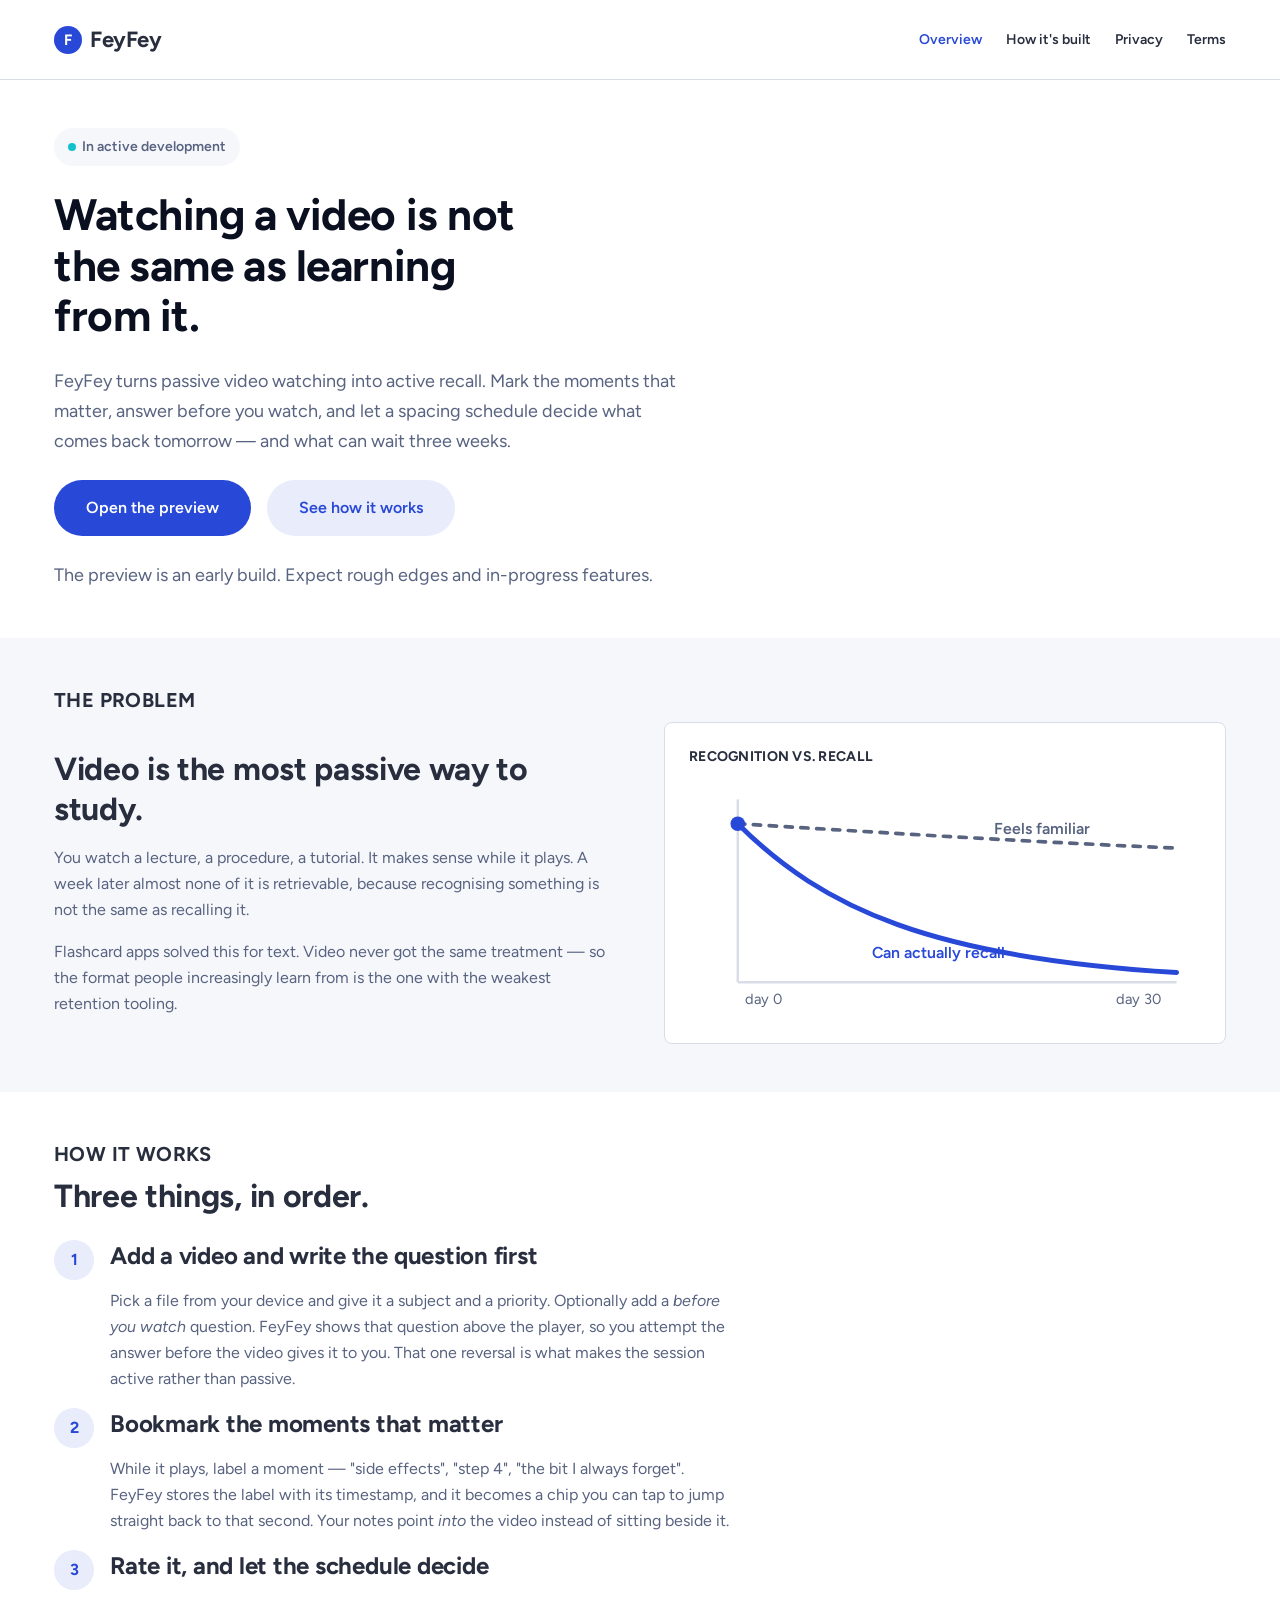
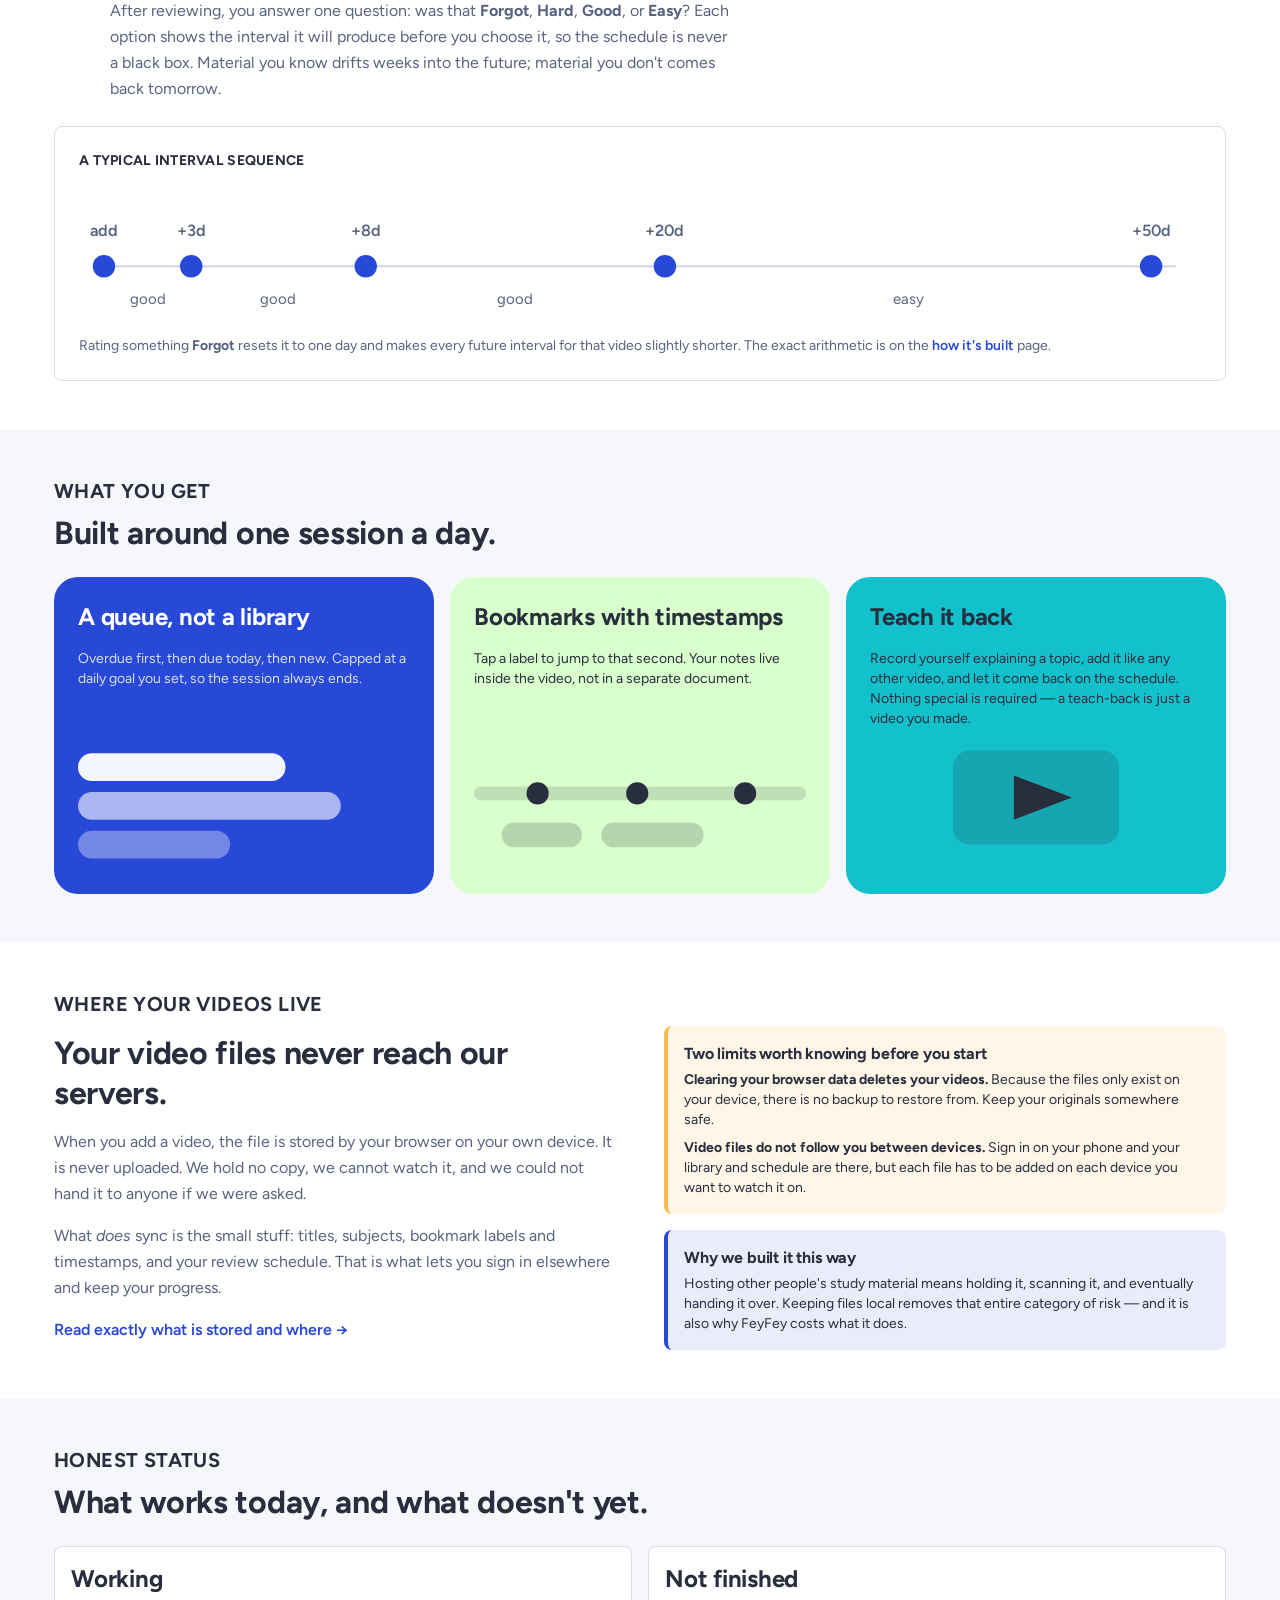
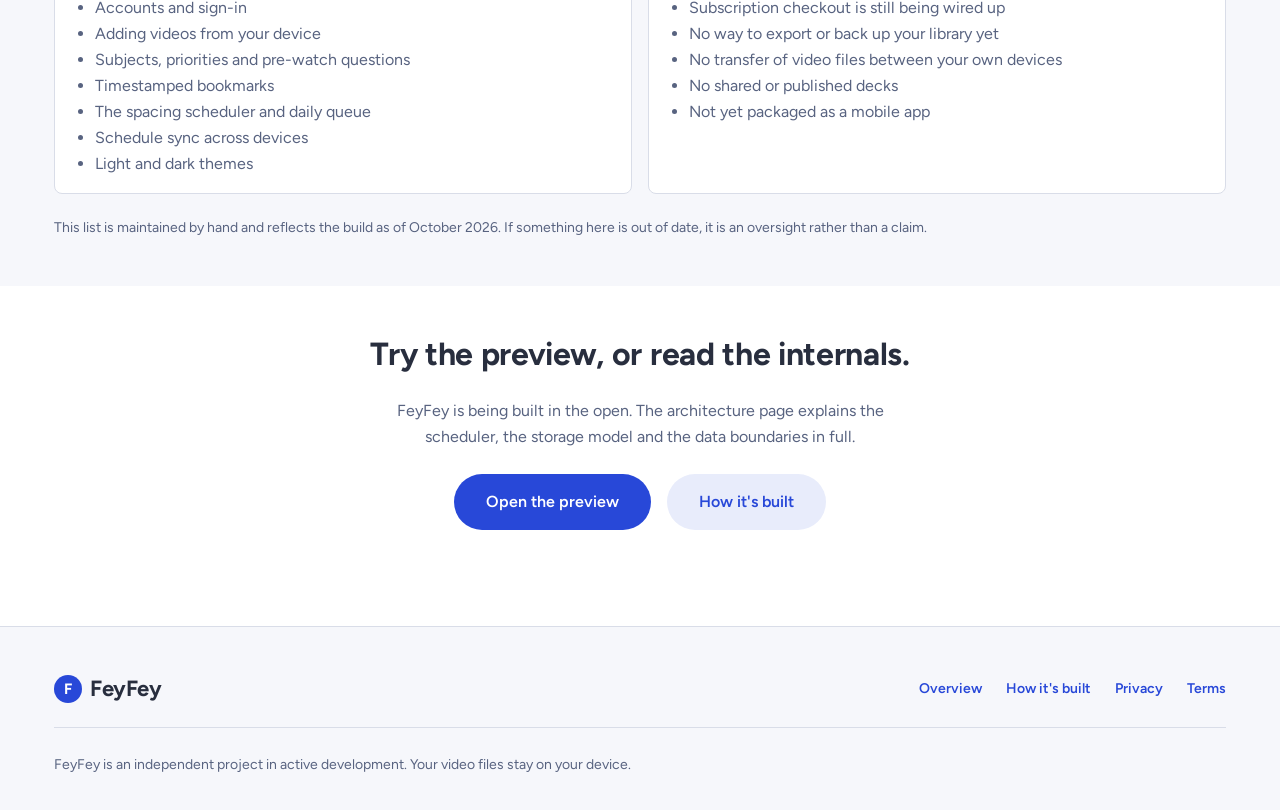
==== index.html @ ce013bfa "Add FeyFey public site: overview, architecture, privacy and terms Four static pages, no build step. " ====
<!doctype html>
<html lang="en">
<head>
<meta charset="utf-8">
<meta name="viewport" content="width=device-width, initial-scale=1">
<title>FeyFey — spaced repetition for the videos you learn from</title>
<meta name="description" content="FeyFey turns passive video watching into active recall. Bookmark the moments that matter, then review them on a spacing schedule. Your video files never leave your device.">
<link rel="icon" href='data:image/svg+xml,<svg xmlns="http://www.w3.org/2000/svg" viewBox="0 0 64 64"><rect width="64" height="64" rx="16" fill="%232848d8"/><text x="32" y="45" font-family="Figtree,Arial,sans-serif" font-size="38" font-weight="700" fill="%23fff" text-anchor="middle">F</text></svg>'>
<link rel="preconnect" href="https://fonts.googleapis.com">
<link rel="preconnect" href="https://fonts.gstatic.com" crossorigin>
<link href="https://fonts.googleapis.com/css2?family=Figtree:wght@400;600;700&display=swap" rel="stylesheet">
<link rel="stylesheet" href="assets/styles.css">
</head>
<body>

<header class="site-header">
  <div class="container">
    <a class="wordmark" href="index.html"><span class="dot">F</span> FeyFey</a>
    <nav class="site-nav" aria-label="Main">
      <a href="index.html" aria-current="page">Overview</a>
      <a href="developer.html">How it's built</a>
      <a href="privacy.html">Privacy</a>
      <a href="terms.html">Terms</a>
    </nav>
  </div>
</header>

<main>

  <section class="hero">
    <div class="container stack-lg">
      <span class="pill pill-live">In active development</span>
      <h1>Watching a video is not the same as learning from it.</h1>
      <p>FeyFey turns passive video watching into active recall. Mark the moments that
         matter, answer before you watch, and let a spacing schedule decide what comes
         back tomorrow &mdash; and what can wait three weeks.</p>
      <div class="btn-row">
        <a class="btn btn-primary btn-lg" href="https://feyfey.vercel.app" rel="noopener">Open the preview</a>
        <a class="btn btn-tonal btn-lg" href="#how">See how it works</a>
      </div>
      <p class="small muted">The preview is an early build. Expect rough edges and
         in-progress features.</p>
    </div>
  </section>

  <section class="section section-muted">
    <div class="container">
      <p class="eyebrow">The problem</p>
      <div class="split">
        <div class="stack">
          <h2 class="h-lg">Video is the most passive way to study.</h2>
          <p class="muted">You watch a lecture, a procedure, a tutorial. It makes sense
             while it plays. A week later almost none of it is retrievable, because
             recognising something is not the same as recalling it.</p>
          <p class="muted">Flashcard apps solved this for text. Video never got the same
             treatment &mdash; so the format people increasingly learn from is the one
             with the weakest retention tooling.</p>
        </div>
        <div class="card" style="padding:var(--space-md)">
          <p class="eyebrow" style="font-size:var(--text-body-sm);line-height:20px">Recognition vs. recall</p>
          <svg viewBox="0 0 420 200" role="img" aria-label="Two curves: recognition stays high while recall decays quickly without review.">
            <line x1="40" y1="170" x2="400" y2="170" stroke="var(--color-border)" stroke-width="2"/>
            <line x1="40" y1="20" x2="40" y2="170" stroke="var(--color-border)" stroke-width="2"/>
            <path d="M40 40 C 140 46, 260 54, 400 60" fill="none" stroke="var(--color-slate)" stroke-width="3" stroke-linecap="round" stroke-dasharray="6 7"/>
            <path d="M40 40 C 110 110, 200 150, 400 162" fill="none" stroke="var(--color-primary)" stroke-width="4" stroke-linecap="round"/>
            <circle cx="40" cy="40" r="6" fill="var(--color-primary)"/>
            <text x="250" y="48" font-size="13" font-weight="600" fill="var(--color-slate)">Feels familiar</text>
            <text x="150" y="150" font-size="13" font-weight="600" fill="var(--color-primary)">Can actually recall</text>
            <text x="46" y="188" font-size="12" fill="var(--color-slate)">day 0</text>
            <text x="350" y="188" font-size="12" fill="var(--color-slate)">day 30</text>
          </svg>
        </div>
      </div>
    </div>
  </section>

  <section class="section" id="how">
    <div class="container stack-lg">
      <div>
        <p class="eyebrow">How it works</p>
        <h2 class="h-lg">Three things, in order.</h2>
      </div>

      <div class="steps">
        <div class="step">
          <div class="stack">
            <h3 class="h-md">Add a video and write the question first</h3>
            <p class="muted measure">Pick a file from your device and give it a subject
               and a priority. Optionally add a <em>before you watch</em> question.
               FeyFey shows that question above the player, so you attempt the answer
               before the video gives it to you. That one reversal is what makes the
               session active rather than passive.</p>
          </div>
        </div>
        <div class="step">
          <div class="stack">
            <h3 class="h-md">Bookmark the moments that matter</h3>
            <p class="muted measure">While it plays, label a moment &mdash; "side effects",
               "step 4", "the bit I always forget". FeyFey stores the label with its
               timestamp, and it becomes a chip you can tap to jump straight back to
               that second. Your notes point <em>into</em> the video instead of sitting
               beside it.</p>
          </div>
        </div>
        <div class="step">
          <div class="stack">
            <h3 class="h-md">Rate it, and let the schedule decide</h3>
            <p class="muted measure">After reviewing, you answer one question: was that
               <strong>Forgot</strong>, <strong>Hard</strong>, <strong>Good</strong>, or
               <strong>Easy</strong>? Each option shows the interval it will produce
               before you choose it, so the schedule is never a black box. Material you
               know drifts weeks into the future; material you don't comes back
               tomorrow.</p>
          </div>
        </div>
      </div>

      <div class="card" style="padding:var(--space-md)">
        <p class="eyebrow" style="font-size:var(--text-body-sm);line-height:20px">A typical interval sequence</p>
        <svg viewBox="0 0 900 120" role="img" aria-label="Review intervals widening: day 0, 3 days later, 8 days, 20 days, 50 days.">
          <line x1="20" y1="70" x2="880" y2="70" stroke="var(--color-border)" stroke-width="2"/>
          <g fill="var(--color-primary)">
            <circle cx="20" cy="70" r="9"/><circle cx="90" cy="70" r="9"/>
            <circle cx="230" cy="70" r="9"/><circle cx="470" cy="70" r="9"/>
            <circle cx="860" cy="70" r="9"/>
          </g>
          <g font-size="13" font-weight="600" fill="var(--color-slate)" text-anchor="middle">
            <text x="20" y="46">add</text><text x="90" y="46">+3d</text>
            <text x="230" y="46">+8d</text><text x="470" y="46">+20d</text>
            <text x="860" y="46">+50d</text>
          </g>
          <g font-size="12" fill="var(--color-slate)" text-anchor="middle">
            <text x="55" y="100">good</text><text x="160" y="100">good</text>
            <text x="350" y="100">good</text><text x="665" y="100">easy</text>
          </g>
        </svg>
        <p class="small muted" style="margin-top:var(--space-xs)">
          Rating something <strong>Forgot</strong> resets it to one day and makes every
          future interval for that video slightly shorter. The exact arithmetic is on the
          <a href="developer.html#scheduler">how it's built</a> page.
        </p>
      </div>
    </div>
  </section>

  <section class="section section-muted">
    <div class="container stack-lg">
      <div>
        <p class="eyebrow">What you get</p>
        <h2 class="h-lg">Built around one session a day.</h2>
      </div>
      <div class="tiles">
        <article class="tile tile-primary pop">
          <h3>A queue, not a library</h3>
          <p>Overdue first, then due today, then new. Capped at a daily goal you set, so
             the session always ends.</p>
          <svg viewBox="0 0 240 90" aria-hidden="true">
            <rect x="0" y="6" width="150" height="20" rx="10" fill="rgba(255,255,255,.95)"/>
            <rect x="0" y="34" width="190" height="20" rx="10" fill="rgba(255,255,255,.6)"/>
            <rect x="0" y="62" width="110" height="20" rx="10" fill="rgba(255,255,255,.35)"/>
          </svg>
        </article>
        <article class="tile tile-lime pop">
          <h3>Bookmarks with timestamps</h3>
          <p>Tap a label to jump to that second. Your notes live inside the video, not
             in a separate document.</p>
          <svg viewBox="0 0 240 90" aria-hidden="true">
            <rect x="0" y="30" width="240" height="10" rx="5" fill="rgba(40,46,62,.15)"/>
            <g fill="var(--color-ink)">
              <circle cx="46" cy="35" r="8"/><circle cx="118" cy="35" r="8"/><circle cx="196" cy="35" r="8"/>
            </g>
            <rect x="20" y="56" width="58" height="18" rx="9" fill="rgba(40,46,62,.2)"/>
            <rect x="92" y="56" width="74" height="18" rx="9" fill="rgba(40,46,62,.2)"/>
          </svg>
        </article>
        <article class="tile tile-teal pop">
          <h3>Teach it back</h3>
          <p>Record yourself explaining a topic, add it like any other video, and let it
             come back on the schedule. Nothing special is required &mdash; a teach-back
             is just a video you made.</p>
          <svg viewBox="0 0 240 90" aria-hidden="true">
            <rect x="60" y="4" width="120" height="68" rx="12" fill="rgba(40,46,62,.18)"/>
            <path d="M104 22 L146 38 L104 54 Z" fill="var(--color-ink)"/>
          </svg>
        </article>
      </div>
    </div>
  </section>

  <section class="section">
    <div class="container">
      <p class="eyebrow">Where your videos live</p>
      <div class="split">
        <div class="stack">
          <h2 class="h-lg">Your video files never reach our servers.</h2>
          <p class="muted">When you add a video, the file is stored by your browser on
             your own device. It is never uploaded. We hold no copy, we cannot watch it,
             and we could not hand it to anyone if we were asked.</p>
          <p class="muted">What <em>does</em> sync is the small stuff: titles, subjects,
             bookmark labels and timestamps, and your review schedule. That is what lets
             you sign in elsewhere and keep your progress.</p>
          <p><a href="privacy.html">Read exactly what is stored and where &rarr;</a></p>
        </div>
        <div class="stack">
          <div class="callout callout-warn">
            <h3>Two limits worth knowing before you start</h3>
            <p><strong>Clearing your browser data deletes your videos.</strong> Because the
               files only exist on your device, there is no backup to restore from. Keep
               your originals somewhere safe.</p>
            <p style="margin-top:var(--space-xs)"><strong>Video files do not follow you
               between devices.</strong> Sign in on your phone and your library and
               schedule are there, but each file has to be added on each device you want
               to watch it on.</p>
          </div>
          <div class="callout callout-info">
            <h3>Why we built it this way</h3>
            <p>Hosting other people's study material means holding it, scanning it, and
               eventually handing it over. Keeping files local removes that entire
               category of risk &mdash; and it is also why FeyFey costs what it does.</p>
          </div>
        </div>
      </div>
    </div>
  </section>

  <section class="section section-muted">
    <div class="container stack-lg">
      <div>
        <p class="eyebrow">Honest status</p>
        <h2 class="h-lg">What works today, and what doesn't yet.</h2>
      </div>
      <div class="grid-2">
        <div class="card stack">
          <h3 class="h-md">Working</h3>
          <ul class="muted" style="margin:0;padding-left:var(--space-md)">
            <li>Accounts and sign-in</li>
            <li>Adding videos from your device</li>
            <li>Subjects, priorities and pre-watch questions</li>
            <li>Timestamped bookmarks</li>
            <li>The spacing scheduler and daily queue</li>
            <li>Schedule sync across devices</li>
            <li>Light and dark themes</li>
          </ul>
        </div>
        <div class="card stack">
          <h3 class="h-md">Not finished</h3>
          <ul class="muted" style="margin:0;padding-left:var(--space-md)">
            <li>Subscription checkout is still being wired up</li>
            <li>No way to export or back up your library yet</li>
            <li>No transfer of video files between your own devices</li>
            <li>No shared or published decks</li>
            <li>Not yet packaged as a mobile app</li>
          </ul>
        </div>
      </div>
      <p class="small muted">This list is maintained by hand and reflects the build as of
         October 2026. If something here is out of date, it is an oversight rather than a
         claim.</p>
    </div>
  </section>

  <section class="section">
    <div class="container stack-lg" style="text-align:center">
      <h2 class="h-lg">Try the preview, or read the internals.</h2>
      <p class="muted" style="margin-inline:auto;max-width:52ch">FeyFey is being built in
         the open. The architecture page explains the scheduler, the storage model and the
         data boundaries in full.</p>
      <div class="btn-row" style="justify-content:center">
        <a class="btn btn-primary btn-lg" href="https://feyfey.vercel.app" rel="noopener">Open the preview</a>
        <a class="btn btn-tonal btn-lg" href="developer.html">How it's built</a>
      </div>
    </div>
  </section>

</main>

<footer class="site-footer">
  <div class="container">
    <div class="footer-grid">
      <a class="wordmark" href="index.html"><span class="dot">F</span> FeyFey</a>
      <nav class="footer-links" aria-label="Footer">
        <a href="index.html">Overview</a>
        <a href="developer.html">How it's built</a>
        <a href="privacy.html">Privacy</a>
        <a href="terms.html">Terms</a>
      </nav>
    </div>
    <p class="footer-note">FeyFey is an independent project in active development.
       Your video files stay on your device.</p>
  </div>
</footer>

</body>
</html>
---- assets/styles.css ----
/* FeyFey site design tokens.
   Design language derived from a measured study of calm, friendly study UI
   (see DESIGN-NOTES.md). Brand hue and typeface are FeyFey's own. */

:root {
  /* Brand */
  --color-primary: #2848d8;
  --color-primary-hover: #2338b8;
  --color-on-primary: #ffffff;
  --color-primary-subtle: #e8ecfb;
  --color-primary-subtle-hover: #d6ddf7;
  --color-focus-ring: #93a4ee;

  /* Ink */
  --color-ink: #282e3e;
  --color-ink-strong: #0b1020;
  --color-slate: #586380;

  /* Surfaces */
  --color-surface: #ffffff;
  --color-surface-muted: #f6f7fb;
  --color-surface-muted-hover: #edeff4;
  --color-border: #d9dde8;

  /* Illustration accents. Never used for controls. */
  --color-accent-teal: #12c1cb;
  --color-accent-lime: #d9ffcc;
  --color-accent-amber: #ffb84d;

  /* Type scale */
  --font-sans: Figtree, -apple-system, BlinkMacSystemFont, "Segoe UI", sans-serif;
  --font-mono: ui-monospace, SFMono-Regular, "SF Mono", Menlo, Consolas, monospace;

  --text-display: 44px;      --leading-display: 56px;
  --text-heading-lg: 32px;   --leading-heading-lg: 40px;
  --text-heading-md: 24px;   --leading-heading-md: 32px;
  --text-eyebrow: 20px;      --leading-eyebrow: 28px;
  --text-body-lg: 16px;      --leading-body-lg: 26px;
  --text-body-sm: 14px;      --leading-body-sm: 20px;

  /* Shape */
  --radius-sm: 4px;
  --radius-md: 8px;
  --radius-lg: 24px;
  --radius-pill: 200px;
  --radius-full: 9999px;

  /* Space, 8px grid */
  --space-xxs: 4px;
  --space-xs: 8px;
  --space-sm: 16px;
  --space-md: 24px;
  --space-lg: 32px;
  --space-xl: 48px;
  --container: 1220px;

  /* Elevation. Tinted with ink, never black. */
  --shadow-sm: 0 2px 4px rgba(40, 46, 62, 0.1);
  --shadow-md: 0 4px 16px rgba(40, 46, 62, 0.1);

  /* Motion */
  --motion-fast: 120ms cubic-bezier(0.47, 0, 0.745, 0.715);
  --motion-pop: 350ms cubic-bezier(0.35, 1.85, 0.25, 1);
}

*, *::before, *::after { box-sizing: border-box; }

html { scroll-behavior: smooth; }

body {
  margin: 0;
  background: var(--color-surface);
  color: var(--color-ink);
  font: 400 var(--text-body-lg) / var(--leading-body-lg) var(--font-sans);
  -webkit-font-smoothing: antialiased;
}

h1, h2, h3 { margin: 0; font-weight: 700; letter-spacing: -0.01em; }
p { margin: 0; }
img, svg { display: block; max-width: 100%; }

a {
  color: var(--color-primary);
  font-weight: 600;
  text-decoration: none;
  border-radius: var(--radius-sm);
  transition: color var(--motion-fast);
}
a:hover { color: var(--color-primary-hover); }

:focus-visible {
  outline: 2px solid var(--color-focus-ring);
  outline-offset: 2px;
  border-radius: var(--radius-sm);
}

/* ---------- Layout ---------- */

.container {
  width: 100%;
  max-width: var(--container);
  margin: 0 auto;
  padding: 0 var(--space-md);
}

.section { padding: var(--space-xl) 0; }
.section-muted { background: var(--color-surface-muted); }

.stack > * + * { margin-top: var(--space-sm); }
.stack-lg > * + * { margin-top: var(--space-md); }

.eyebrow {
  font-size: var(--text-eyebrow);
  line-height: var(--leading-eyebrow);
  font-weight: 700;
  text-transform: uppercase;
  letter-spacing: 0.02em;
  color: var(--color-ink);
  margin-bottom: var(--space-xs);
}

.h-lg { font-size: var(--text-heading-lg); line-height: var(--leading-heading-lg); }
.h-md { font-size: var(--text-heading-md); line-height: var(--leading-heading-md); }
.muted { color: var(--color-slate); }
.small { font-size: var(--text-body-sm); line-height: var(--leading-body-sm); }
.measure { max-width: 62ch; }

/* ---------- Header ---------- */

.site-header {
  position: sticky;
  top: 0;
  z-index: 20;
  height: 80px;
  display: flex;
  align-items: center;
  background: var(--color-surface);
  border-bottom: 1px solid var(--color-border);
}

.site-header .container {
  display: flex;
  align-items: center;
  gap: var(--space-md);
}

.wordmark {
  display: inline-flex;
  align-items: center;
  gap: var(--space-xs);
  font-size: 22px;
  font-weight: 700;
  color: var(--color-ink);
  letter-spacing: -0.02em;
}
.wordmark:hover { color: var(--color-ink); }
.wordmark .dot {
  width: 28px;
  height: 28px;
  border-radius: var(--radius-full);
  background: var(--color-primary);
  display: grid;
  place-items: center;
  color: var(--color-on-primary);
  font-size: 15px;
  font-weight: 700;
}

.site-nav {
  display: flex;
  align-items: center;
  gap: var(--space-md);
  margin-left: auto;
}
.site-nav a {
  color: var(--color-ink);
  font-size: var(--text-body-sm);
  font-weight: 600;
}
.site-nav a:hover { color: var(--color-primary-hover); }
.site-nav a[aria-current="page"] { color: var(--color-primary); }

/* ---------- Buttons ---------- */

.btn {
  display: inline-flex;
  align-items: center;
  justify-content: center;
  gap: var(--space-xs);
  border: 0;
  cursor: pointer;
  font-family: inherit;
  font-size: var(--text-body-lg);
  font-weight: 600;
  line-height: 24px;
  padding: 12px 24px;
  border-radius: var(--radius-pill);
  transition: background-color var(--motion-fast), color var(--motion-fast),
              box-shadow var(--motion-fast);
}
.btn-primary { background: var(--color-primary); color: var(--color-on-primary); }
.btn-primary:hover { background: var(--color-primary-hover); color: var(--color-on-primary); }
.btn-tonal { background: var(--color-primary-subtle); color: var(--color-primary); }
.btn-tonal:hover { background: var(--color-primary-subtle-hover); color: var(--color-primary); }
.btn-lg { padding: 16px 32px; }
.btn-sm { font-size: var(--text-body-sm); line-height: 20px; padding: 10px 16px; }

.btn-row { display: flex; flex-wrap: wrap; gap: var(--space-sm); }

.pill {
  display: inline-flex;
  align-items: center;
  gap: 6px;
  background: var(--color-surface-muted);
  color: var(--color-slate);
  font-size: var(--text-body-sm);
  font-weight: 600;
  padding: 6px 14px;
  border-radius: var(--radius-pill);
}
.pill-live::before {
  content: "";
  width: 8px; height: 8px;
  border-radius: var(--radius-full);
  background: var(--color-accent-teal);
}

/* ---------- Hero ---------- */

.hero { padding: var(--space-xl) 0; }
.hero h1 {
  font-size: clamp(32px, 5vw, var(--text-display));
  line-height: 1.15;
  color: var(--color-ink-strong);
  max-width: 16ch;
}
.hero p { font-size: 18px; line-height: 30px; color: var(--color-slate); max-width: 52ch; }

.split {
  display: grid;
  grid-template-columns: 1fr 1fr;
  gap: var(--space-xl);
  align-items: center;
}

/* ---------- Tiles & cards ---------- */

.tiles {
  display: grid;
  grid-template-columns: repeat(3, 1fr);
  gap: var(--space-sm);
}

.tile {
  border-radius: var(--radius-lg);
  padding: var(--space-md);
  overflow: hidden;
  display: flex;
  flex-direction: column;
  gap: var(--space-sm);
  min-height: 240px;
}
.tile h3 { font-size: var(--text-heading-md); line-height: var(--leading-heading-md); }
.tile p { font-size: var(--text-body-sm); line-height: var(--leading-body-sm); }
.tile svg { margin-top: auto; }

.tile-primary { background: var(--color-primary); color: var(--color-on-primary); }
.tile-primary p { color: rgba(255, 255, 255, 0.82); }
.tile-teal { background: var(--color-accent-teal); color: var(--color-ink); }
.tile-lime { background: var(--color-accent-lime); color: var(--color-ink); }
.tile-muted { background: var(--color-surface-muted); color: var(--color-ink); }

.card {
  background: var(--color-surface);
  border: 1px solid var(--color-border);
  border-radius: var(--radius-md);
  padding: var(--space-sm);
}

.grid-2 { display: grid; grid-template-columns: repeat(2, 1fr); gap: var(--space-sm); }
.grid-3 { display: grid; grid-template-columns: repeat(3, 1fr); gap: var(--space-sm); }

/* ---------- Steps ---------- */

.steps { counter-reset: step; display: grid; gap: var(--space-sm); }
.step {
  display: grid;
  grid-template-columns: 40px 1fr;
  gap: var(--space-sm);
  align-items: start;
}
.step::before {
  counter-increment: step;
  content: counter(step);
  width: 40px; height: 40px;
  border-radius: var(--radius-full);
  background: var(--color-primary-subtle);
  color: var(--color-primary);
  display: grid;
  place-items: center;
  font-weight: 700;
}

/* ---------- Callouts ---------- */

.callout {
  border-radius: var(--radius-md);
  padding: var(--space-sm);
  background: var(--color-surface-muted);
  border-left: 4px solid var(--color-slate);
}
.callout-warn { background: #fff6e8; border-left-color: var(--color-accent-amber); }
.callout-info { background: var(--color-primary-subtle); border-left-color: var(--color-primary); }
.callout h3 { font-size: var(--text-body-lg); line-height: 24px; margin-bottom: var(--space-xxs); }
.callout p { font-size: var(--text-body-sm); line-height: var(--leading-body-sm); }

/* ---------- Tables ---------- */

.table-wrap { overflow-x: auto; border: 1px solid var(--color-border); border-radius: var(--radius-md); }
table { width: 100%; border-collapse: collapse; font-size: var(--text-body-sm); }
th, td { text-align: left; padding: 12px var(--space-sm); border-bottom: 1px solid var(--color-border); }
th { font-weight: 600; color: var(--color-slate); background: var(--color-surface-muted); white-space: nowrap; }
tbody tr:last-child td { border-bottom: 0; }
td code, p code, li code {
  font-family: var(--font-mono);
  font-size: 0.9em;
  background: var(--color-surface-muted);
  padding: 2px 6px;
  border-radius: var(--radius-sm);
}

/* ---------- Prose ---------- */

.prose { max-width: 72ch; }
.prose h2 { font-size: var(--text-heading-md); line-height: var(--leading-heading-md); margin-top: var(--space-lg); }
.prose h3 { font-size: var(--text-body-lg); line-height: 24px; margin-top: var(--space-md); }
.prose p, .prose ul, .prose ol { margin-top: var(--space-xs); }
.prose ul, .prose ol { padding-left: var(--space-md); }
.prose li { margin-top: var(--space-xxs); }
.prose li::marker { color: var(--color-slate); }

/* ---------- Footer ---------- */

.site-footer {
  background: var(--color-surface-muted);
  border-top: 1px solid var(--color-border);
  padding: var(--space-xl) 0 var(--space-lg);
  margin-top: var(--space-xl);
}
.footer-grid { display: flex; flex-wrap: wrap; gap: var(--space-md); align-items: center; }
.footer-links { display: flex; flex-wrap: wrap; gap: var(--space-md); margin-left: auto; }
.footer-links a { font-size: var(--text-body-sm); }
.footer-note {
  margin-top: var(--space-md);
  padding-top: var(--space-md);
  border-top: 1px solid var(--color-border);
  color: var(--color-slate);
  font-size: var(--text-body-sm);
}

/* ---------- Motion ---------- */

.pop { animation: popIn var(--motion-pop) both; }
.pop:nth-child(2) { animation-delay: 60ms; }
.pop:nth-child(3) { animation-delay: 120ms; }

@keyframes popIn {
  from { opacity: 0; transform: scale(0.94); }
  to   { opacity: 1; transform: scale(1); }
}

@media (prefers-reduced-motion: reduce) {
  html { scroll-behavior: auto; }
  *, *::before, *::after {
    animation-duration: 1ms !important;
    animation-iteration-count: 1 !important;
    transition-duration: 1ms !important;
  }
}

/* ---------- Responsive ---------- */

@media (max-width: 900px) {
  .split, .tiles, .grid-2, .grid-3 { grid-template-columns: 1fr; }
  .section { padding: var(--space-lg) 0; }
  .site-nav { gap: var(--space-sm); }
}

@media (max-width: 620px) {
  .site-header { height: auto; padding: var(--space-xs) 0; }
  .site-header .container { flex-wrap: wrap; gap: var(--space-xs); }
  .site-nav { margin-left: 0; width: 100%; }
}
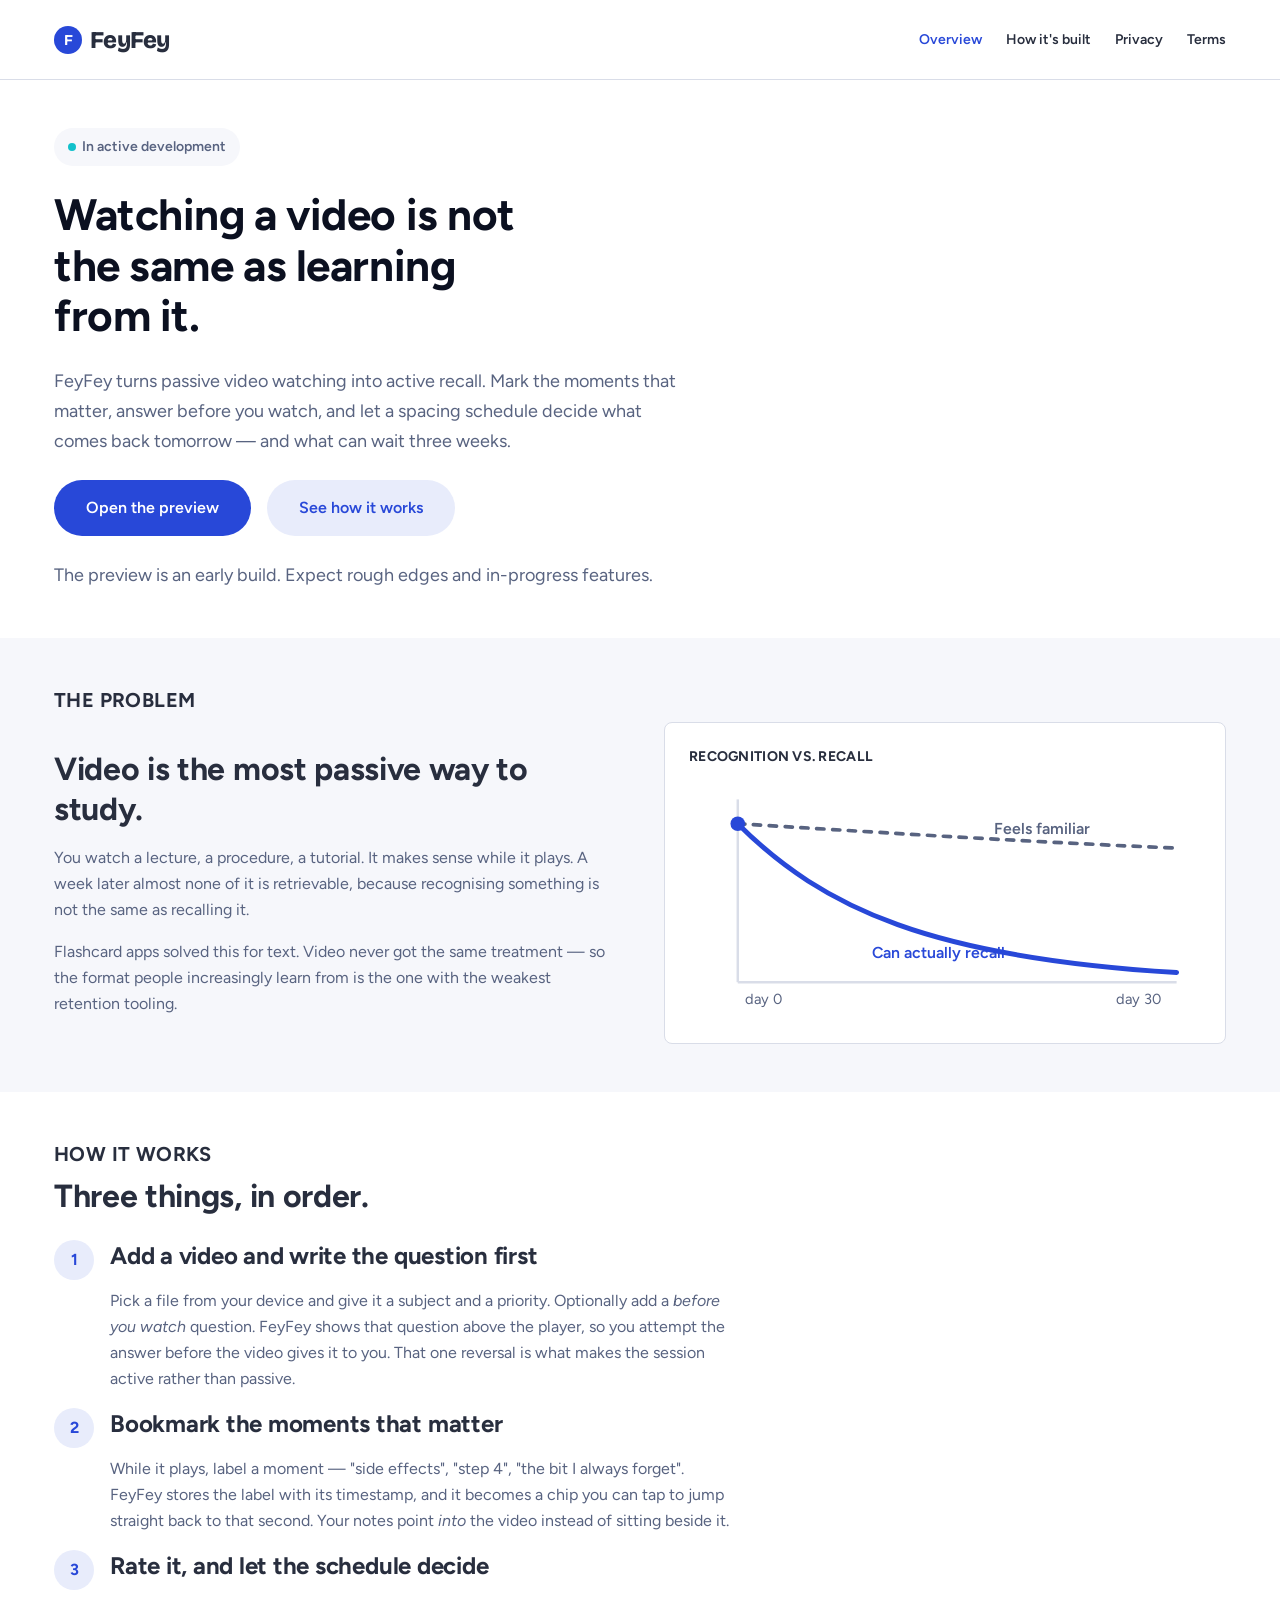
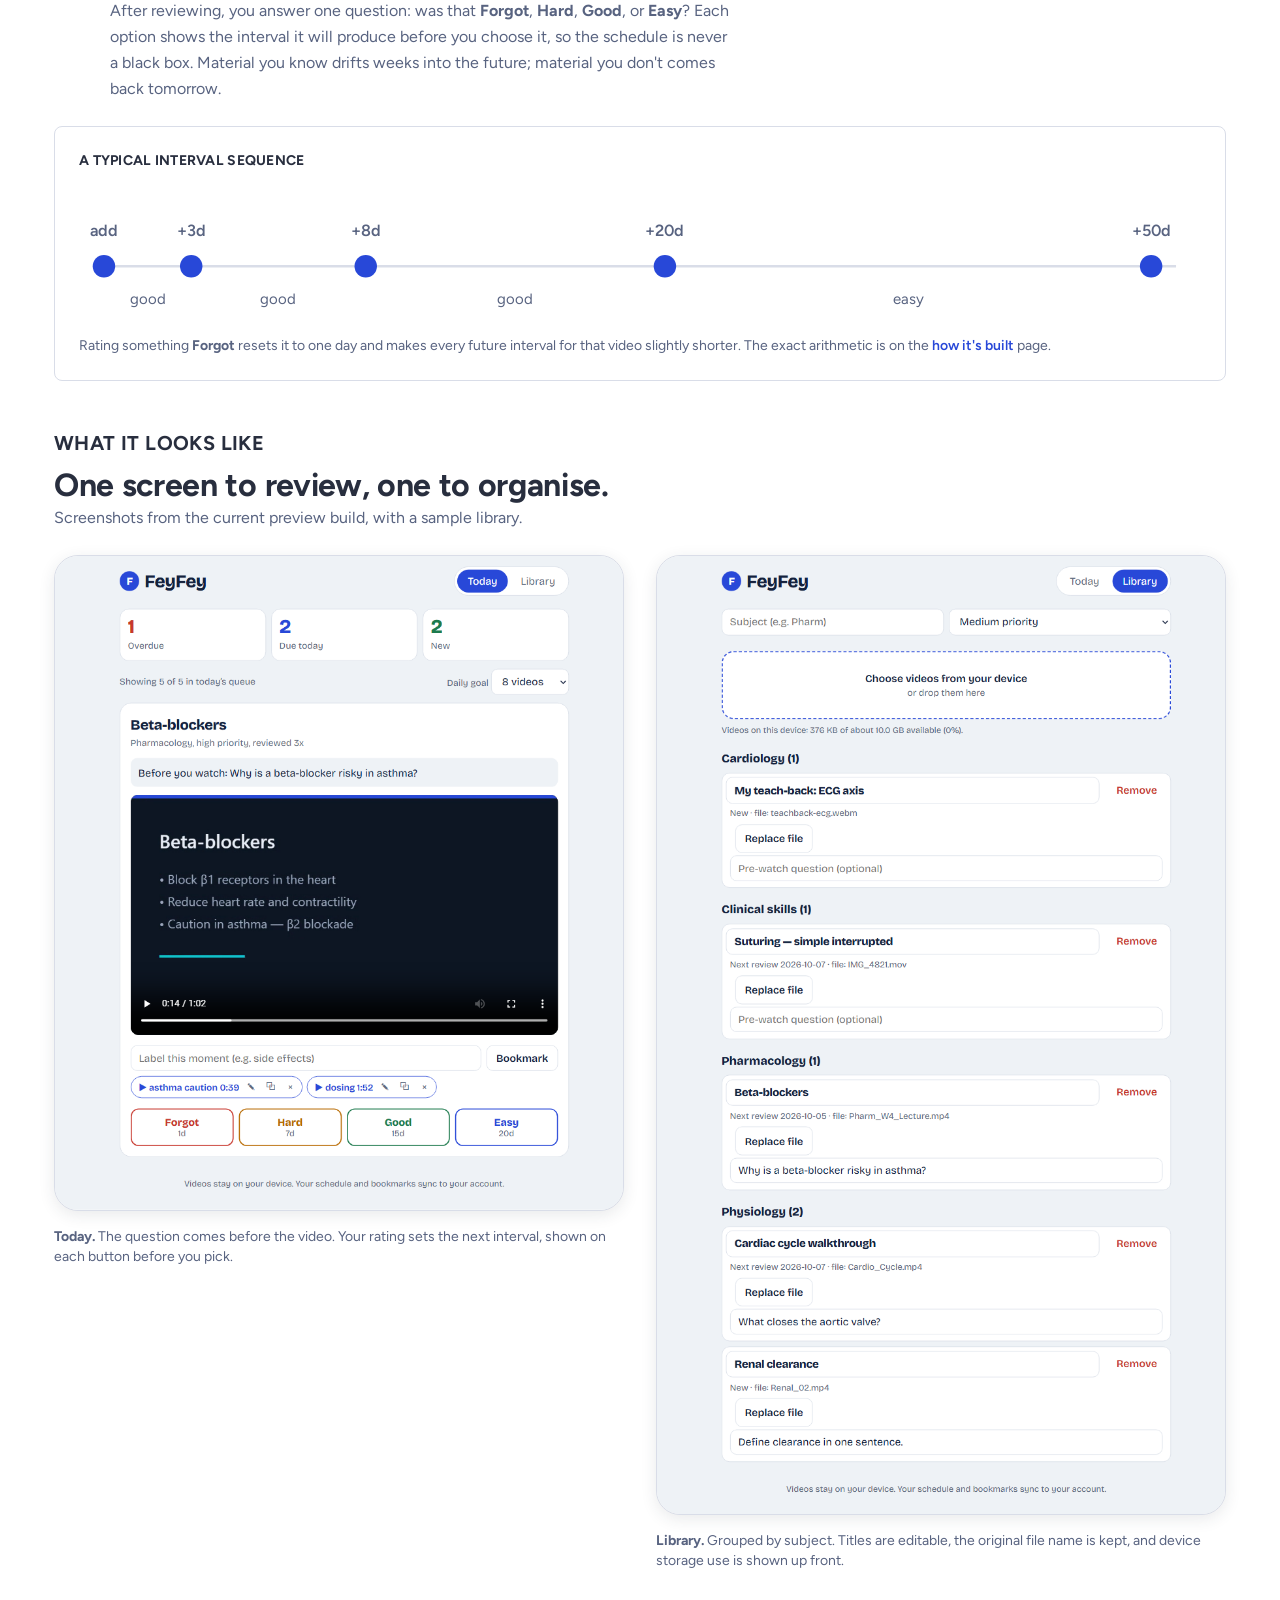
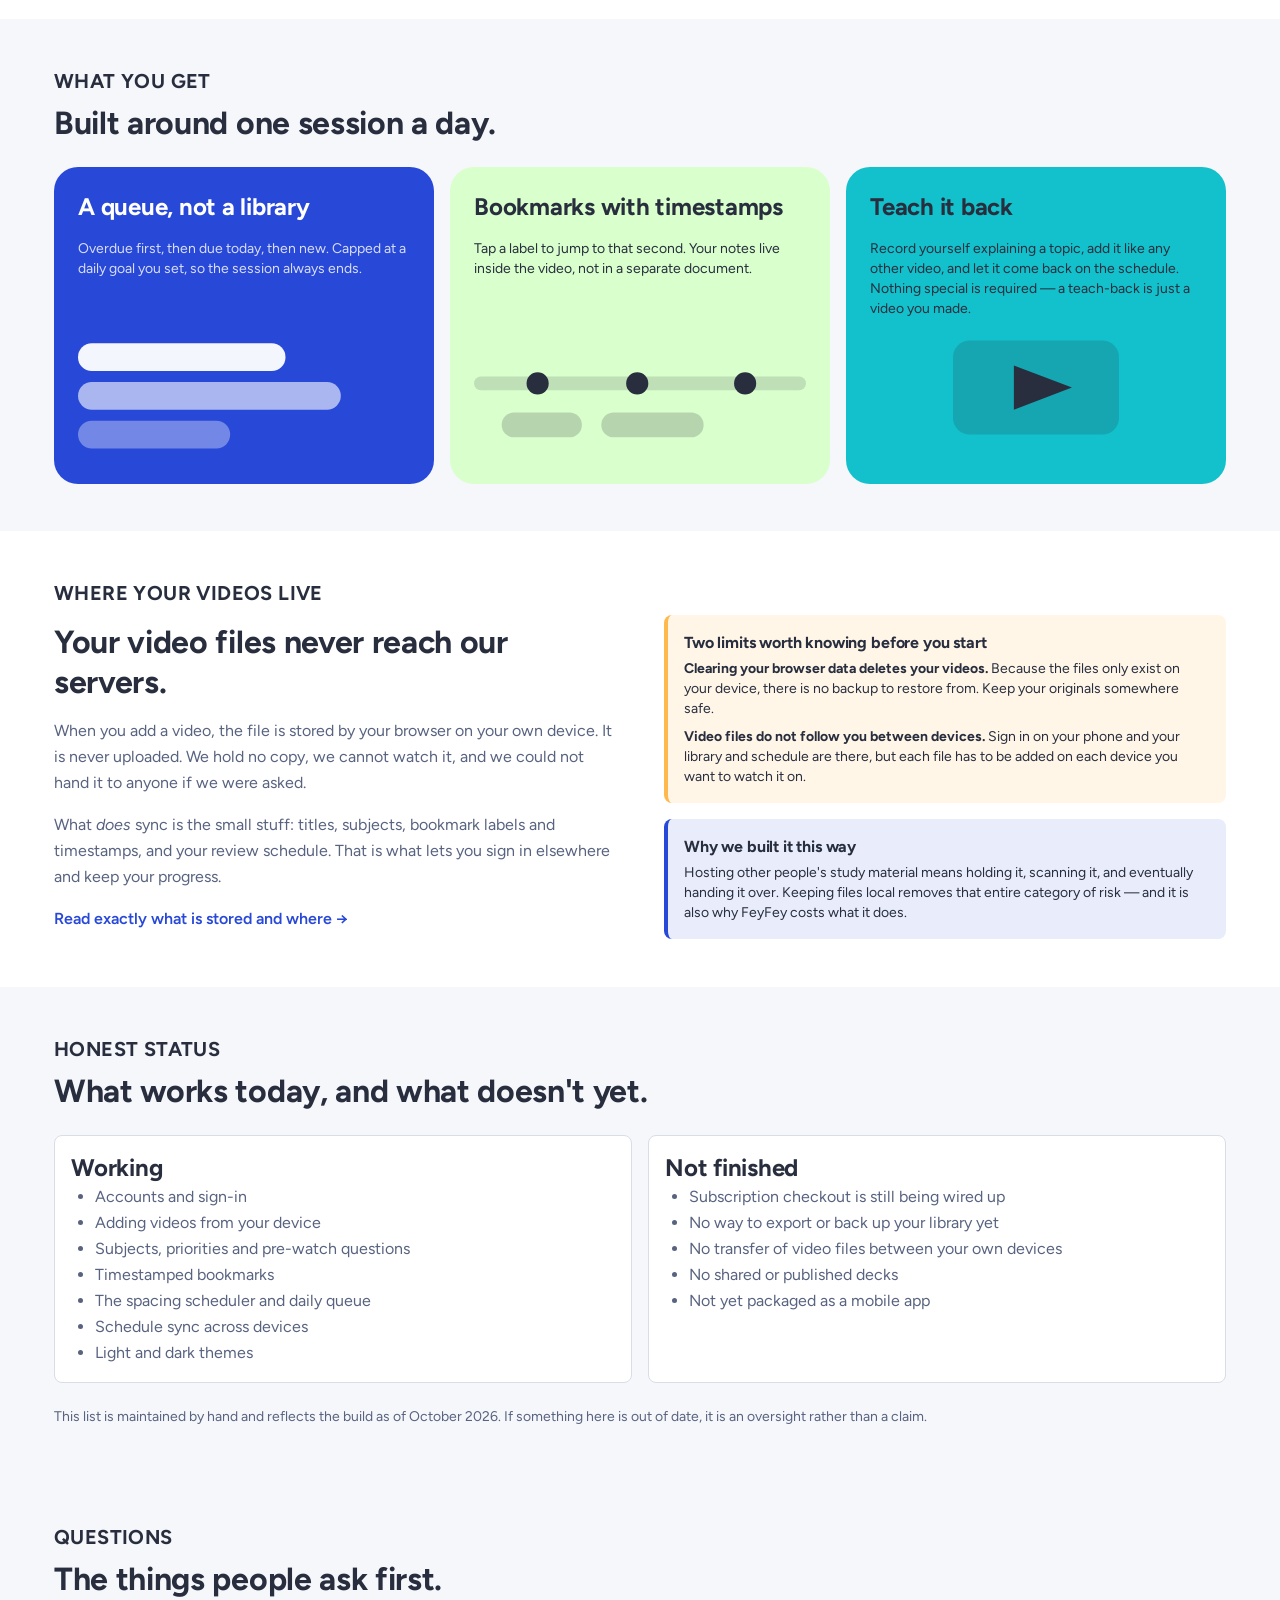
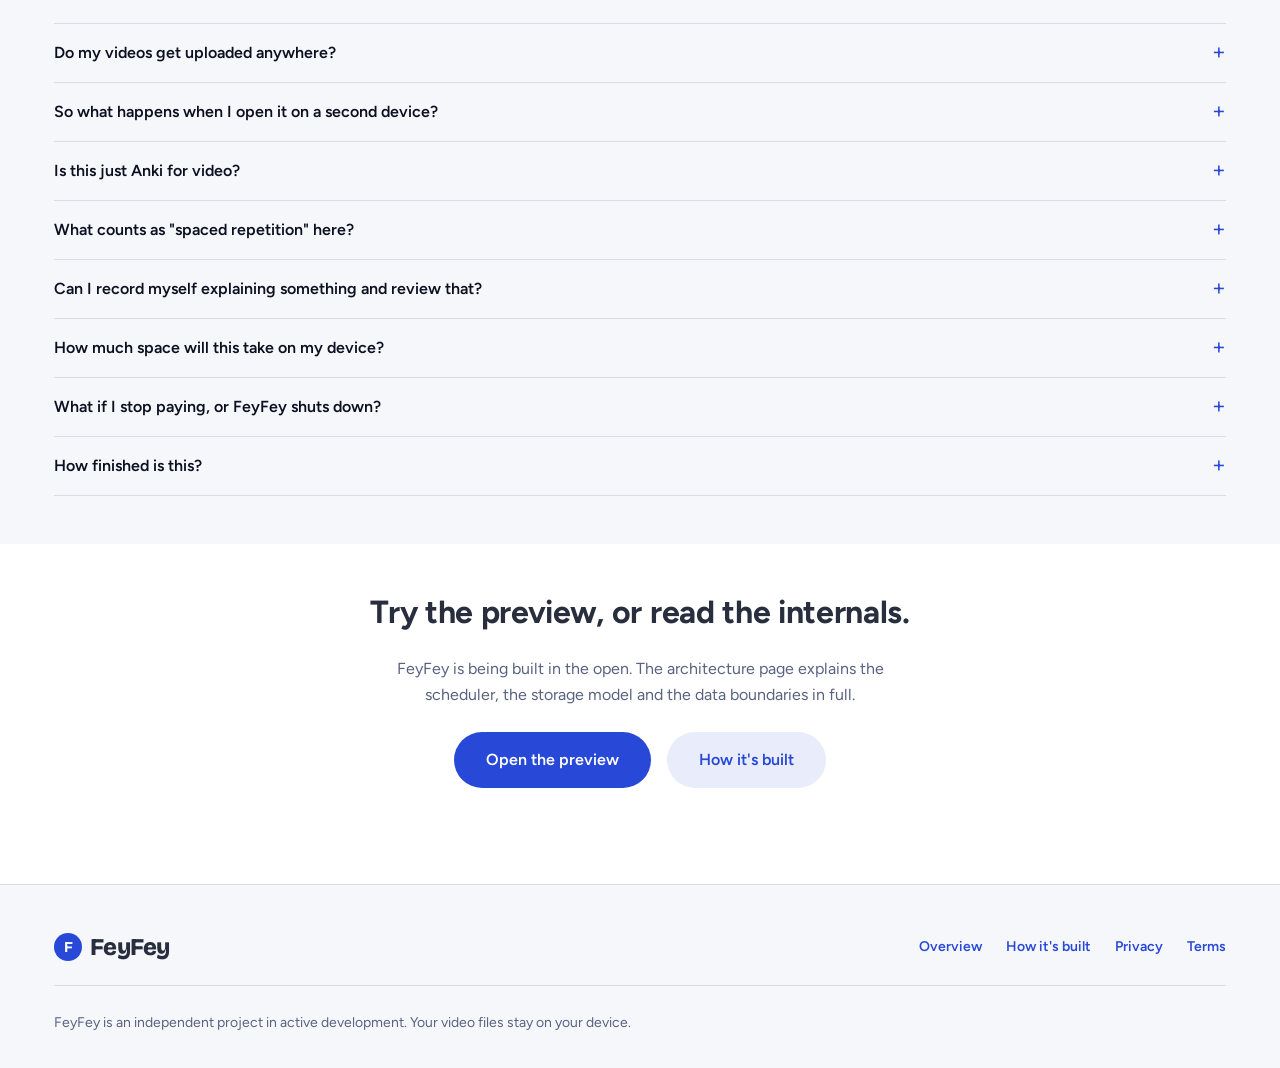
==== commit cf6574b5: "Show the actual interface, answer the obvious questions, share one mark with the app The site descri" ====
--- a/index.html
+++ b/index.html
@@ -5,10 +5,10 @@
 <meta name="viewport" content="width=device-width, initial-scale=1">
 <title>FeyFey — spaced repetition for the videos you learn from</title>
 <meta name="description" content="FeyFey turns passive video watching into active recall. Bookmark the moments that matter, then review them on a spacing schedule. Your video files never leave your device.">
-<link rel="icon" href='data:image/svg+xml,<svg xmlns="http://www.w3.org/2000/svg" viewBox="0 0 64 64"><rect width="64" height="64" rx="16" fill="%232848d8"/><text x="32" y="45" font-family="Figtree,Arial,sans-serif" font-size="38" font-weight="700" fill="%23fff" text-anchor="middle">F</text></svg>'>
+<link rel="icon" href="assets/favicon.svg">
 <link rel="preconnect" href="https://fonts.googleapis.com">
 <link rel="preconnect" href="https://fonts.gstatic.com" crossorigin>
-<link href="https://fonts.googleapis.com/css2?family=Figtree:wght@400;600;700&display=swap" rel="stylesheet">
+<link href="https://fonts.googleapis.com/css2?family=Bricolage+Grotesque:wght@800&family=Figtree:wght@400;600;700&display=swap" rel="stylesheet">
 <link rel="stylesheet" href="assets/styles.css">
 </head>
 <body>
@@ -139,6 +139,30 @@
           future interval for that video slightly shorter. The exact arithmetic is on the
           <a href="developer.html#scheduler">how it's built</a> page.
         </p>
+      </div>
+    </div>
+  </section>
+
+  <section class="section" id="screens" style="padding-top:0">
+    <div class="container stack-lg">
+      <div>
+        <p class="eyebrow">What it looks like</p>
+        <h2 class="h-lg">One screen to review, one to organise.</h2>
+        <p class="muted">Screenshots from the current preview build, with a sample library.</p>
+      </div>
+      <div class="shots">
+        <figure class="shot">
+          <img src="assets/img/app-today.png" width="870" height="1002" loading="lazy" decoding="async"
+               alt="The Today screen: counts for overdue, due and new; a card showing the pre-watch question 'Why is a beta-blocker risky in asthma?', the video, two bookmarks, and four rating buttons showing 1, 7, 15 and 20 days.">
+          <figcaption class="small muted"><strong>Today.</strong> The question comes before the
+            video. Your rating sets the next interval, shown on each button before you pick.</figcaption>
+        </figure>
+        <figure class="shot">
+          <img src="assets/img/app-library.png" width="870" height="1467" loading="lazy" decoding="async"
+               alt="The Library screen: videos grouped by subject, each with an editable title, its original file name, how much device storage is in use, and a pre-watch question field.">
+          <figcaption class="small muted"><strong>Library.</strong> Grouped by subject. Titles are
+            editable, the original file name is kept, and device storage use is shown up front.</figcaption>
+        </figure>
       </div>
     </div>
   </section>
@@ -259,6 +283,70 @@
     </div>
   </section>
 
+  <section class="section section-muted" id="faq">
+    <div class="container stack-lg">
+      <div>
+        <p class="eyebrow">Questions</p>
+        <h2 class="h-lg">The things people ask first.</h2>
+      </div>
+      <div class="faq">
+        <details>
+          <summary>Do my videos get uploaded anywhere?</summary>
+          <p>No. Video files are written to storage inside your own browser and are never
+             sent to us or to anyone else. What does sync to your account is the text
+             around them: titles, subjects, bookmark labels and timestamps, your pre-watch
+             questions, and the review schedule.</p>
+        </details>
+        <details>
+          <summary>So what happens when I open it on a second device?</summary>
+          <p>Your library, bookmarks and schedule appear, because those sync. The video
+             files do not, because they never left the first device. Each item shows the
+             original file name so you can find the right file and re-attach it. This is
+             the honest cost of keeping your video private, and it is a deliberate trade.</p>
+        </details>
+        <details>
+          <summary>Is this just Anki for video?</summary>
+          <p>The scheduling idea is the same lineage &mdash; FeyFey uses an SM-2 style
+             algorithm. The difference is the unit. A flashcard app asks you to first turn a
+             video into cards, which is the step most people never do. Here the video itself
+             is the thing being scheduled, and the active-recall step is a question you write
+             once and see before each replay.</p>
+        </details>
+        <details>
+          <summary>What counts as "spaced repetition" here?</summary>
+          <p>After each review you rate how it went: Forgot, Hard, Good or Easy. That rating
+             sets how many days pass before the video returns. Get it right repeatedly and the
+             gaps widen fast; get it wrong and the item resets to one day and its future gaps
+             get permanently shorter. Each button shows its resulting interval before you press it.</p>
+        </details>
+        <details>
+          <summary>Can I record myself explaining something and review that?</summary>
+          <p>Yes, and it's one of the better ways to use it. A video of you teaching a topic
+             back is stored and scheduled exactly like any other video &mdash; there is no
+             separate mode for it.</p>
+        </details>
+        <details>
+          <summary>How much space will this take on my device?</summary>
+          <p>However much your videos take, since they are stored locally. The Library screen
+             shows how much you have used against what your browser allows, and warns you
+             before you run out. Browsers typically allow several gigabytes.</p>
+        </details>
+        <details>
+          <summary>What if I stop paying, or FeyFey shuts down?</summary>
+          <p>Your video files are already on your device and are unaffected either way. We
+             don't yet have a one-click export for the library metadata, and that is a gap
+             worth naming rather than hiding &mdash; it's on the list.</p>
+        </details>
+        <details>
+          <summary>How finished is this?</summary>
+          <p>It is an early preview and labelled that way everywhere. The review loop,
+             bookmarks, scheduling and library all work. Expect rough edges, and expect
+             things to change.</p>
+        </details>
+      </div>
+    </div>
+  </section>
+
   <section class="section">
     <div class="container stack-lg" style="text-align:center">
       <h2 class="h-lg">Try the preview, or read the internals.</h2>
--- a/assets/styles.css
+++ b/assets/styles.css
@@ -148,10 +148,11 @@
   display: inline-flex;
   align-items: center;
   gap: var(--space-xs);
-  font-size: 22px;
-  font-weight: 700;
+  font-family: "Bricolage Grotesque", var(--font-sans);
+  font-size: 24px;
+  font-weight: 800;
   color: var(--color-ink);
-  letter-spacing: -0.02em;
+  letter-spacing: -0.03em;
 }
 .wordmark:hover { color: var(--color-ink); }
 .wordmark .dot {
@@ -391,3 +392,62 @@
   .site-header .container { flex-wrap: wrap; gap: var(--space-xs); }
   .site-nav { margin-left: 0; width: 100%; }
 }
+
+
+/* ---- Screenshots ---- */
+.shots {
+  display: grid;
+  grid-template-columns: repeat(auto-fit, minmax(300px, 1fr));
+  gap: var(--space-lg);
+  align-items: start;
+}
+.shot { margin: 0; }
+.shot img {
+  width: 100%;
+  height: auto;
+  border: 1px solid var(--color-border);
+  border-radius: var(--radius-lg);
+  box-shadow: var(--shadow-md);
+  background: var(--color-surface-muted);
+}
+.shot figcaption { margin-top: var(--space-sm); }
+
+/* ---- FAQ ---- */
+.faq {
+  border-top: 1px solid var(--color-border);
+}
+.faq details {
+  border-bottom: 1px solid var(--color-border);
+}
+.faq summary {
+  display: flex;
+  align-items: flex-start;
+  gap: var(--space-sm);
+  padding: var(--space-sm) 0;
+  cursor: pointer;
+  font-weight: 600;
+  color: var(--color-ink-strong);
+  list-style: none;
+}
+.faq summary::-webkit-details-marker { display: none; }
+.faq summary::after {
+  content: "+";
+  margin-left: auto;
+  flex: none;
+  font-weight: 400;
+  font-size: 22px;
+  line-height: 24px;
+  color: var(--color-primary);
+}
+.faq details[open] summary::after { content: "\2212"; }
+.faq summary:hover { color: var(--color-primary); }
+.faq summary:focus-visible {
+  outline: 3px solid var(--color-focus-ring);
+  outline-offset: 2px;
+  border-radius: var(--radius-md);
+}
+.faq details > p {
+  margin: 0 0 var(--space-sm);
+  max-width: 68ch;
+  color: var(--color-slate);
+}
